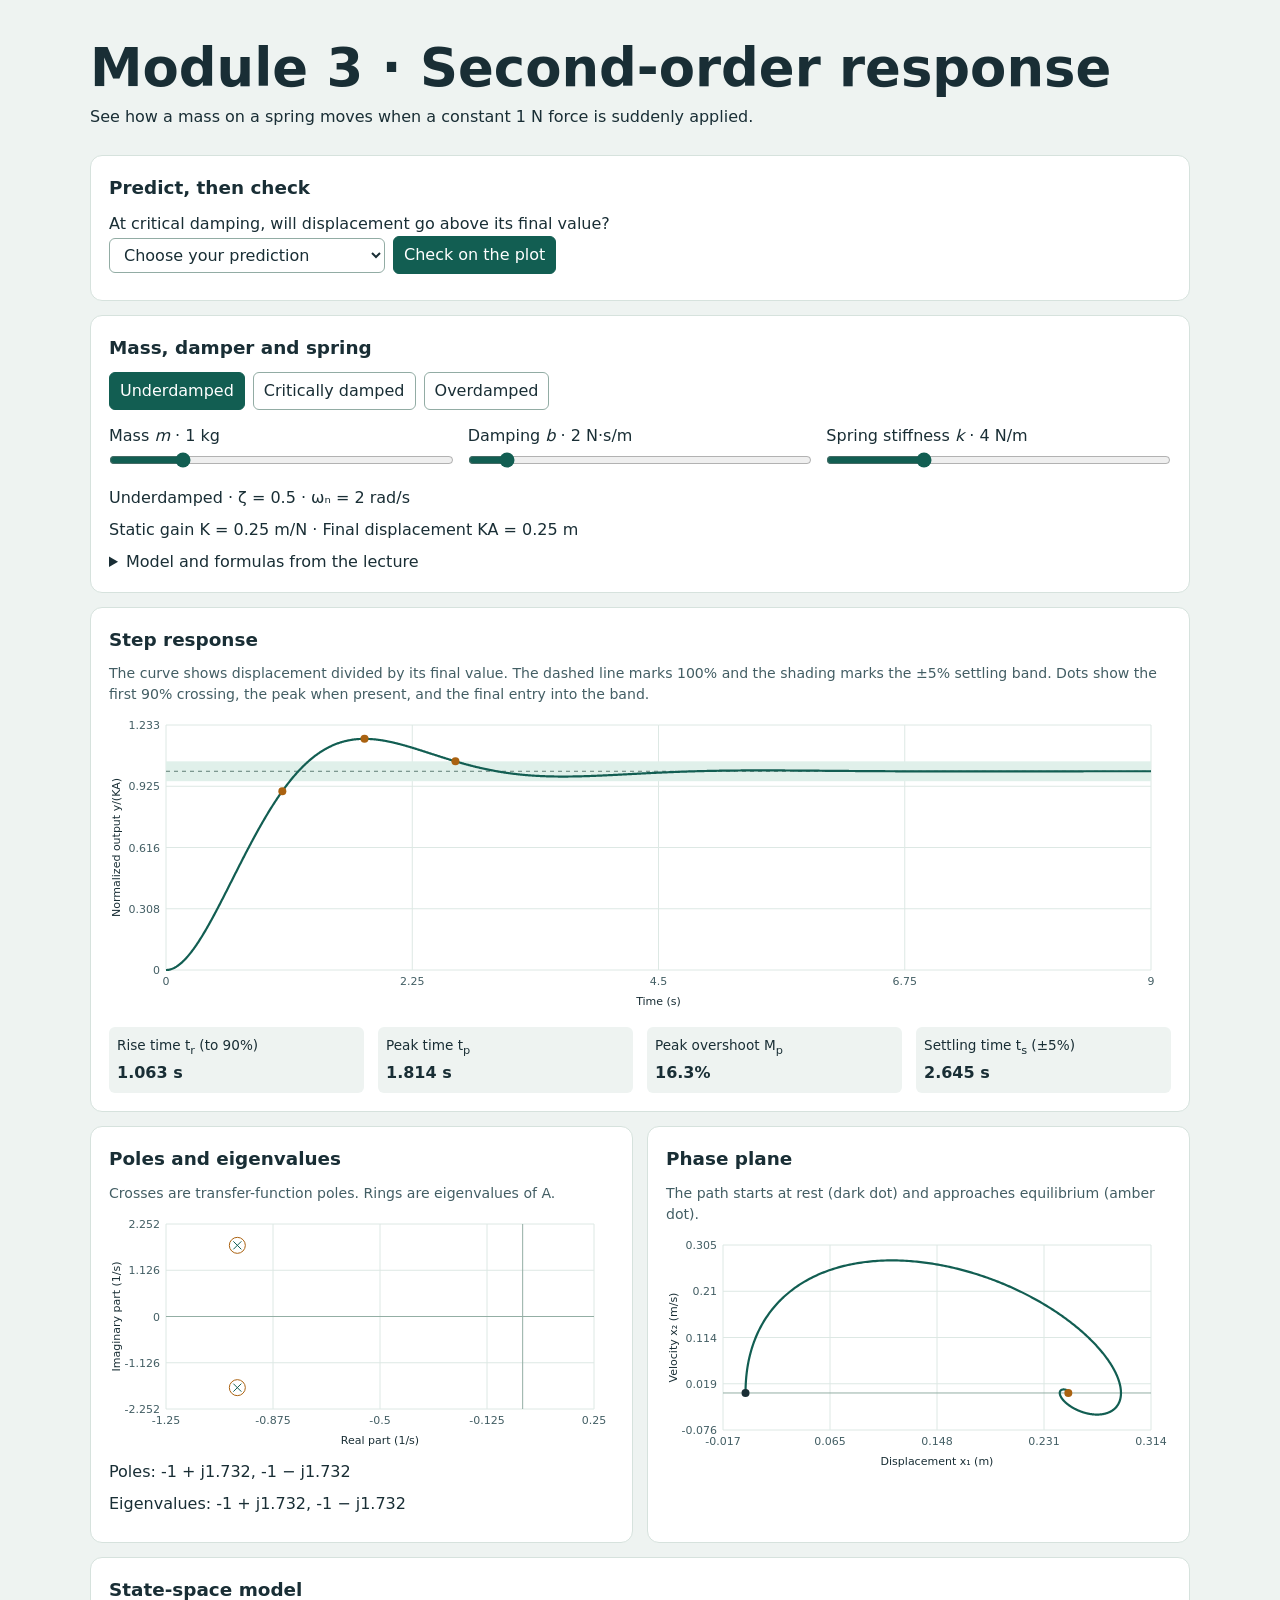
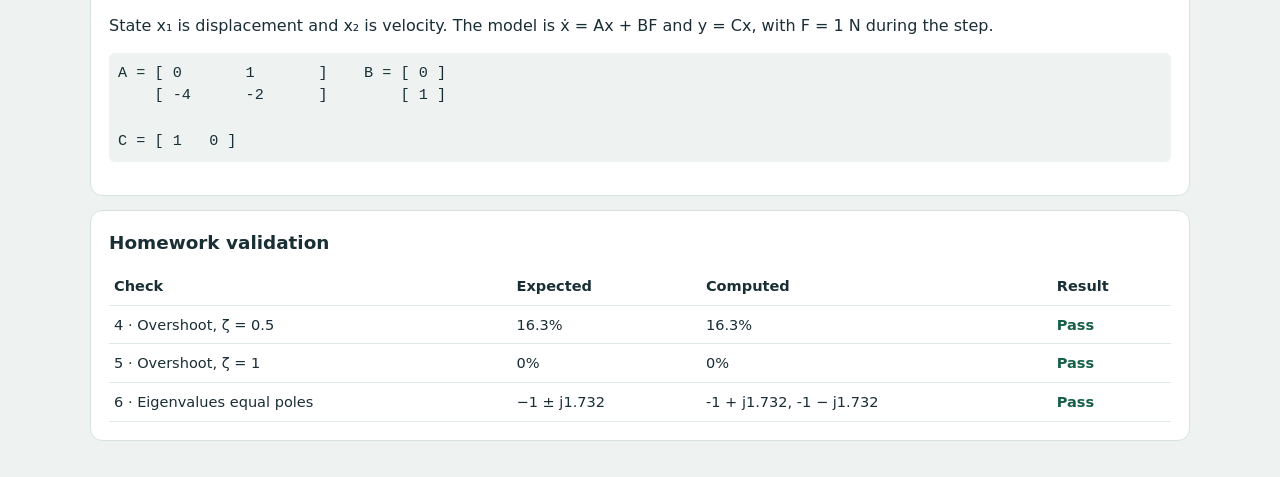
==== index.html @ 3e796ab4 "Add files via upload" ====
<!doctype html>
<html lang="en">
<head>
<meta charset="utf-8">
<meta name="viewport" content="width=device-width, initial-scale=1">
<title>Module 3 | Second-order response</title>
<link rel="stylesheet" href="style.css">
</head>
<body>
<main>
  <header>
    <h1>Module 3 · Second-order response</h1>
    <p>See how a mass on a spring moves when a constant 1 N force is suddenly applied.</p>
  </header>

  <section class="panel">
    <h2>Predict, then check</h2>
    <label for="guess">At critical damping, will displacement go above its final value?</label>
    <div class="actions">
      <select id="guess">
        <option value="">Choose your prediction</option>
        <option value="yes">Yes, it will overshoot</option>
        <option value="no">No, it will approach smoothly</option>
      </select>
      <button id="check" type="button">Check on the plot</button>
    </div>
    <p id="feedback" role="status"></p>
  </section>

  <section class="panel">
    <h2>Mass, damper and spring</h2>
    <div class="actions" id="presets" aria-label="Damping presets">
      <button type="button" data-damping="2">Underdamped</button>
      <button type="button" data-damping="4">Critically damped</button>
      <button type="button" data-damping="6">Overdamped</button>
    </div>
    <div class="sliders">
      <label>Mass <i>m</i> · <output id="mass-value" for="mass"></output> kg
        <input id="mass" type="range" min="0.5" max="3" step="0.1" value="1">
      </label>
      <label>Damping <i>b</i> · <output id="damping-value" for="damping"></output> N·s/m
        <input id="damping" type="range" min="0.5" max="16" step="0.1" value="2">
      </label>
      <label>Spring stiffness <i>k</i> · <output id="spring-value" for="spring"></output> N/m
        <input id="spring" type="range" min="1" max="12" step="0.1" value="4">
      </label>
    </div>
    <p id="model"></p>
    <p id="gain"></p>
    <details class="formulas">
      <summary>Model and formulas from the lecture</summary>
      <p><b>Transfer function.</b> G(s) = 1/(ms² + bs + k) = Kωₙ²/(s² + 2ζωₙs + ωₙ²).</p>
      <p><b>Parameters.</b> K = 1/k is the static gain, ωₙ = √(k/m) is the natural frequency, and ζ = b/(2√(mk)) is the damping ratio. The slides call ζ the damping coefficient. Here b is the physical damper constant.</p>
      <p><b>Step response.</b> The formulas below assume zero initial displacement and velocity. A<sub>step</sub> is the force-step amplitude (1 N). The graph shows y(t)/(KA<sub>step</sub>), so the final value is 1 on the graph.</p>
      <p><b>Underdamped.</b> y(t)/(KA<sub>step</sub>) = 1 − e<sup>−δt</sup> sin(ω<sub>d</sub>t + φ)/√(1 − ζ²), where δ = ζωₙ, ω<sub>d</sub> = ωₙ√(1 − ζ²) and φ = arccos(ζ).</p>
      <p><b>Critically damped.</b> y(t)/(KA<sub>step</sub>) = 1 − (1 + ωₙt)e<sup>−ωₙt</sup>.</p>
      <p><b>Overdamped.</b> y(t)/(KA<sub>step</sub>) = 1 − (s₂e<sup>s₁t</sup> − s₁e<sup>s₂t</sup>)/(s₂ − s₁), with real poles s₁, s₂ = −ζωₙ ± ωₙ√(ζ² − 1).</p>
      <p><b>Underdamped peak.</b> t<sub>p</sub> = π/ω<sub>d</sub>. The fractional overshoot is M<sub>p</sub> = e<sup>−πζ/√(1 − ζ²)</sup>. Multiply by 100 for percent overshoot.</p>
      <p><b>Underdamped first crossing of the final value.</b> The formula on slide 68 uses the first positive angle solving tan(ω<sub>d</sub>t) = −ω<sub>d</sub>/δ. This gives (π − φ)/ω<sub>d</sub> <span id="final-crossing"></span>.</p>
      <p class="caption">Lecture slides 40–41, 60–63 and 68–69.</p>
    </details>
  </section>

  <section class="panel">
    <h2>Step response</h2>
    <p class="caption">The curve shows displacement divided by its final value. The dashed line marks 100% and the shading marks the ±5% settling band. Dots show the first 90% crossing, the peak when present, and the final entry into the band.</p>
    <canvas id="response" class="chart" role="img" aria-label="Normalized displacement over time"></canvas>
    <dl class="metrics">
      <div><dt>Rise time t<sub>r</sub> (to 90%)</dt><dd id="rise"></dd></div>
      <div><dt>Peak time t<sub>p</sub></dt><dd id="peak"></dd></div>
      <div><dt>Peak overshoot M<sub>p</sub></dt><dd id="overshoot"></dd></div>
      <div><dt>Settling time t<sub>s</sub> (±5%)</dt><dd id="settling"></dd></div>
    </dl>
  </section>

  <div class="plots">
    <section class="panel">
      <h2>Poles and eigenvalues</h2>
      <p class="caption">Crosses are transfer-function poles. Rings are eigenvalues of A.</p>
      <canvas id="poles" class="chart" role="img" aria-label="Poles and eigenvalues in the complex plane"></canvas>
      <p id="pole-values"></p>
      <p id="eigen-values"></p>
    </section>
    <section class="panel">
      <h2>Phase plane</h2>
      <p class="caption">The path starts at rest (dark dot) and approaches equilibrium (amber dot).</p>
      <canvas id="phase" class="chart" role="img" aria-label="Velocity versus displacement during the step response"></canvas>
    </section>
  </div>

  <section class="panel">
    <h2>State-space model</h2>
    <p>State x₁ is displacement and x₂ is velocity. The model is ẋ = Ax + BF and y = Cx, with F = 1 N during the step.</p>
    <pre id="matrices"></pre>
  </section>

  <section class="panel">
    <h2>Homework validation</h2>
    <table>
      <thead><tr><th scope="col">Check</th><th scope="col">Expected</th><th scope="col">Computed</th><th scope="col">Result</th></tr></thead>
      <tbody id="validation"></tbody>
    </table>
  </section>
</main>

<script src="script.js"></script>
</body>
</html>
---- style.css ----
:root { color-scheme: light; font: 16px/1.5 system-ui,sans-serif; color: #192e35; background: #eef3f1; }
  * { box-sizing: border-box; }
  body { margin: 0; }
  main { width: min(1100px, 100% - 28px); margin: 36px auto; }
  header { padding: 4px 0 18px; }
  h1 { font-size: clamp(2rem, 6vw, 3.3rem); line-height: 1.05; margin: 0 0 10px; }
  h2 { font-size: 1.15rem; margin: 0 0 10px; }
  p { margin: 8px 0; }
  .panel { background: white; border: 1px solid #d6e2dd; border-radius: 12px; padding: 18px; margin-bottom: 14px; min-width: 0; }
  .sliders, .plots, .metrics { display: grid; gap: 14px; }
  .sliders { grid-template-columns: repeat(3, minmax(0, 1fr)); margin: 14px 0; }
  .plots { grid-template-columns: repeat(2, minmax(0, 1fr)); }
  .metrics { grid-template-columns: repeat(4, minmax(0, 1fr)); margin: 14px 0 0; }
  .metrics div { padding: 8px; background: #eef3f1; border-radius: 6px; }
  .metrics dt { font-size: .85rem; }
  .metrics dd { margin: 2px 0 0; font-weight: 700; }
  .actions { display: flex; flex-wrap: wrap; align-items: center; gap: 8px; }
  button, select { font: inherit; padding: 6px 10px; border: 1px solid #92aca4; border-radius: 6px; background: white; color: inherit; max-width: 100%; }
  button { cursor: pointer; }
  button:hover { background: #e3f0ec; }
  button[aria-pressed="true"], #check { color: white; background: #125e52; border-color: #125e52; }
  input[type="range"] { display: block; width: 100%; margin: 4px 0; accent-color: #125e52; }
  output, td { font-variant-numeric: tabular-nums; }
  .chart { display: block; width: 100%; height: 240px; }
  #response { height: 300px; }
  .formulas p { overflow-wrap: anywhere; }
  .formulas summary { cursor: pointer; }
  .caption { font-size: .88rem; color: #435e64; }
  pre { padding: 9px; border-radius: 6px; background: #eef3f1; font-size: clamp(.72rem, 2.8vw, .95rem); overflow: auto; }
  table { width: 100%; border-collapse: collapse; font-size: .91rem; }
  th, td { padding: 8px 5px; text-align: left; border-bottom: 1px solid #e0eae6; }
  .pass { color: #176047; font-weight: 700; }
  .fail { color: #a43928; font-weight: 700; }
  @media (max-width: 650px) {
    main { margin: 20px auto; }
    .plots, .sliders { grid-template-columns: 1fr; }
    .sliders { gap: 7px; }
    .metrics { grid-template-columns: 1fr 1fr; }
    .panel { padding: 12px; }
    #response { height: 245px; }
  }
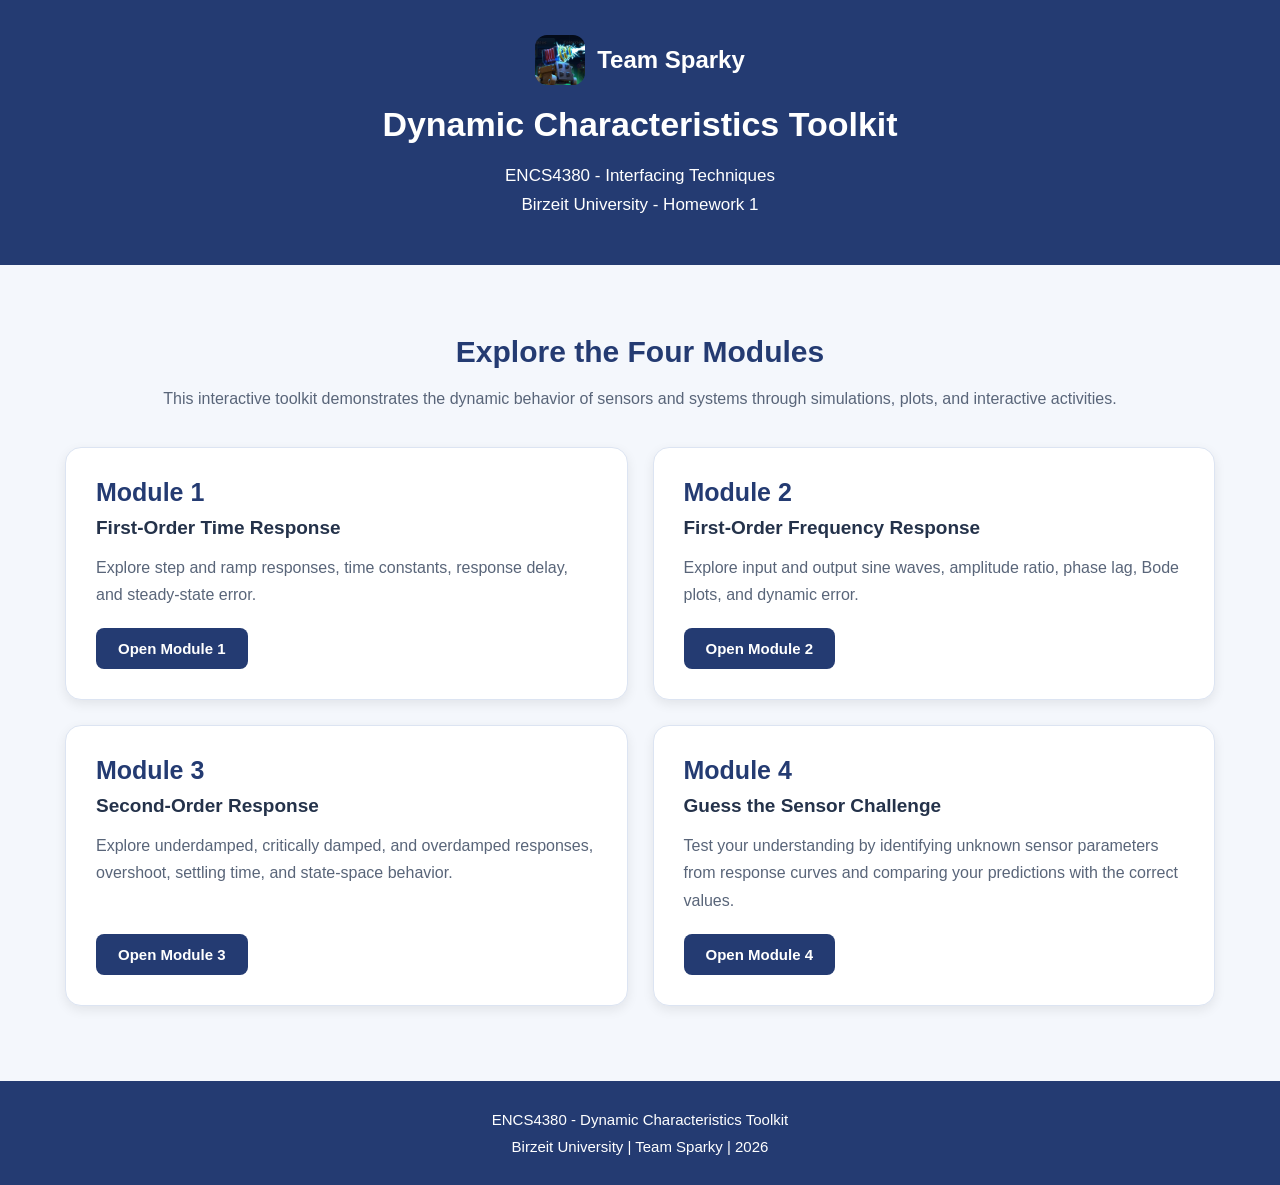
==== commit e204bb93: "Add files via upload" ====
--- a/index.html
+++ b/index.html
@@ -1,108 +1,453 @@
-<!doctype html>
-<html lang="en">
-<head>
-<meta charset="utf-8">
-<meta name="viewport" content="width=device-width, initial-scale=1">
-<title>Module 3 | Second-order response</title>
-<link rel="stylesheet" href="style.css">
-</head>
-<body>
-<main>
-  <header>
-    <h1>Module 3 · Second-order response</h1>
-    <p>See how a mass on a spring moves when a constant 1 N force is suddenly applied.</p>
-  </header>
-
-  <section class="panel">
-    <h2>Predict, then check</h2>
-    <label for="guess">At critical damping, will displacement go above its final value?</label>
-    <div class="actions">
-      <select id="guess">
-        <option value="">Choose your prediction</option>
-        <option value="yes">Yes, it will overshoot</option>
-        <option value="no">No, it will approach smoothly</option>
-      </select>
-      <button id="check" type="button">Check on the plot</button>
-    </div>
-    <p id="feedback" role="status"></p>
-  </section>
-
-  <section class="panel">
-    <h2>Mass, damper and spring</h2>
-    <div class="actions" id="presets" aria-label="Damping presets">
-      <button type="button" data-damping="2">Underdamped</button>
-      <button type="button" data-damping="4">Critically damped</button>
-      <button type="button" data-damping="6">Overdamped</button>
-    </div>
-    <div class="sliders">
-      <label>Mass <i>m</i> · <output id="mass-value" for="mass"></output> kg
-        <input id="mass" type="range" min="0.5" max="3" step="0.1" value="1">
-      </label>
-      <label>Damping <i>b</i> · <output id="damping-value" for="damping"></output> N·s/m
-        <input id="damping" type="range" min="0.5" max="16" step="0.1" value="2">
-      </label>
-      <label>Spring stiffness <i>k</i> · <output id="spring-value" for="spring"></output> N/m
-        <input id="spring" type="range" min="1" max="12" step="0.1" value="4">
-      </label>
-    </div>
-    <p id="model"></p>
-    <p id="gain"></p>
-    <details class="formulas">
-      <summary>Model and formulas from the lecture</summary>
-      <p><b>Transfer function.</b> G(s) = 1/(ms² + bs + k) = Kωₙ²/(s² + 2ζωₙs + ωₙ²).</p>
-      <p><b>Parameters.</b> K = 1/k is the static gain, ωₙ = √(k/m) is the natural frequency, and ζ = b/(2√(mk)) is the damping ratio. The slides call ζ the damping coefficient. Here b is the physical damper constant.</p>
-      <p><b>Step response.</b> The formulas below assume zero initial displacement and velocity. A<sub>step</sub> is the force-step amplitude (1 N). The graph shows y(t)/(KA<sub>step</sub>), so the final value is 1 on the graph.</p>
-      <p><b>Underdamped.</b> y(t)/(KA<sub>step</sub>) = 1 − e<sup>−δt</sup> sin(ω<sub>d</sub>t + φ)/√(1 − ζ²), where δ = ζωₙ, ω<sub>d</sub> = ωₙ√(1 − ζ²) and φ = arccos(ζ).</p>
-      <p><b>Critically damped.</b> y(t)/(KA<sub>step</sub>) = 1 − (1 + ωₙt)e<sup>−ωₙt</sup>.</p>
-      <p><b>Overdamped.</b> y(t)/(KA<sub>step</sub>) = 1 − (s₂e<sup>s₁t</sup> − s₁e<sup>s₂t</sup>)/(s₂ − s₁), with real poles s₁, s₂ = −ζωₙ ± ωₙ√(ζ² − 1).</p>
-      <p><b>Underdamped peak.</b> t<sub>p</sub> = π/ω<sub>d</sub>. The fractional overshoot is M<sub>p</sub> = e<sup>−πζ/√(1 − ζ²)</sup>. Multiply by 100 for percent overshoot.</p>
-      <p><b>Underdamped first crossing of the final value.</b> The formula on slide 68 uses the first positive angle solving tan(ω<sub>d</sub>t) = −ω<sub>d</sub>/δ. This gives (π − φ)/ω<sub>d</sub> <span id="final-crossing"></span>.</p>
-      <p class="caption">Lecture slides 40–41, 60–63 and 68–69.</p>
-    </details>
-  </section>
-
-  <section class="panel">
-    <h2>Step response</h2>
-    <p class="caption">The curve shows displacement divided by its final value. The dashed line marks 100% and the shading marks the ±5% settling band. Dots show the first 90% crossing, the peak when present, and the final entry into the band.</p>
-    <canvas id="response" class="chart" role="img" aria-label="Normalized displacement over time"></canvas>
-    <dl class="metrics">
-      <div><dt>Rise time t<sub>r</sub> (to 90%)</dt><dd id="rise"></dd></div>
-      <div><dt>Peak time t<sub>p</sub></dt><dd id="peak"></dd></div>
-      <div><dt>Peak overshoot M<sub>p</sub></dt><dd id="overshoot"></dd></div>
-      <div><dt>Settling time t<sub>s</sub> (±5%)</dt><dd id="settling"></dd></div>
-    </dl>
-  </section>
-
-  <div class="plots">
-    <section class="panel">
-      <h2>Poles and eigenvalues</h2>
-      <p class="caption">Crosses are transfer-function poles. Rings are eigenvalues of A.</p>
-      <canvas id="poles" class="chart" role="img" aria-label="Poles and eigenvalues in the complex plane"></canvas>
-      <p id="pole-values"></p>
-      <p id="eigen-values"></p>
-    </section>
-    <section class="panel">
-      <h2>Phase plane</h2>
-      <p class="caption">The path starts at rest (dark dot) and approaches equilibrium (amber dot).</p>
-      <canvas id="phase" class="chart" role="img" aria-label="Velocity versus displacement during the step response"></canvas>
-    </section>
-  </div>
-
-  <section class="panel">
-    <h2>State-space model</h2>
-    <p>State x₁ is displacement and x₂ is velocity. The model is ẋ = Ax + BF and y = Cx, with F = 1 N during the step.</p>
-    <pre id="matrices"></pre>
-  </section>
-
-  <section class="panel">
-    <h2>Homework validation</h2>
-    <table>
-      <thead><tr><th scope="col">Check</th><th scope="col">Expected</th><th scope="col">Computed</th><th scope="col">Result</th></tr></thead>
-      <tbody id="validation"></tbody>
-    </table>
-  </section>
-</main>
-
-<script src="script.js"></script>
-</body>
-</html>
+
+<!DOCTYPE html>
+<html lang="en" dir="ltr">
+
+<head>
+    <meta charset="UTF-8">
+    <meta name="viewport"
+          content="width=device-width, initial-scale=1.0">
+
+    <title>Dynamic Characteristics Toolkit</title>
+
+    <style>
+
+        /* General Settings */
+
+        * {
+            box-sizing: border-box;
+        }
+
+        html {
+            direction: ltr;
+        }
+
+        body {
+            margin: 0;
+            font-family: Arial, sans-serif;
+            background-color: #f4f7fc;
+            color: #24324a;
+            direction: ltr;
+        }
+
+        /* Header */
+
+        header {
+            background-color: #243b72;
+            color: white;
+            text-align: center;
+            padding: 35px 20px 45px;
+        }
+
+        .team {
+            display: flex;
+            flex-direction: row;
+            justify-content: center;
+            align-items: center;
+            gap: 12px;
+            margin-bottom: 20px;
+            direction: ltr;
+        }
+
+        .team img {
+            width: 50px;
+            height: 50px;
+            object-fit: cover;
+            border-radius: 12px;
+        }
+
+        .team span {
+            font-size: 24px;
+            font-weight: bold;
+            color: white;
+        }
+
+        header h1 {
+            font-size: 34px;
+            margin: 10px 0 18px;
+            text-align: center;
+        }
+
+        header p {
+            font-size: 17px;
+            line-height: 1.7;
+            text-align: center;
+            margin: 0;
+        }
+
+        /* Main Container */
+
+        .container {
+            max-width: 1200px;
+            margin: 0 auto;
+            padding: 45px 25px;
+        }
+
+        /* Introduction */
+
+        .intro {
+            text-align: center;
+            margin-bottom: 35px;
+        }
+
+        .intro h2 {
+            color: #243b72;
+            font-size: 30px;
+            margin-bottom: 12px;
+            text-align: center;
+        }
+
+        .intro p {
+            color: #596579;
+            font-size: 16px;
+            line-height: 1.7;
+            text-align: center;
+        }
+
+        /* Module Cards Layout */
+
+        .modules {
+            display: grid;
+            grid-template-columns:
+                repeat(2, minmax(0, 1fr));
+            gap: 25px;
+            direction: ltr;
+        }
+
+        /* Individual Module Card */
+
+        .card {
+            background-color: white;
+            border: 1px solid #dce4f2;
+            border-radius: 16px;
+            padding: 30px;
+
+            direction: ltr;
+            text-align: left;
+
+            display: flex;
+            flex-direction: column;
+            align-items: flex-start;
+
+            box-shadow: 0 4px 12px
+                rgba(0, 0, 0, 0.08);
+
+            transition: transform 0.3s,
+                        box-shadow 0.3s;
+        }
+
+        .card:hover {
+            transform: translateY(-5px);
+
+            box-shadow: 0 8px 20px
+                rgba(0, 0, 0, 0.12);
+        }
+
+        /* Module Titles */
+
+        .card h3 {
+            font-size: 25px;
+            color: #243b72;
+            margin: 0 0 10px;
+
+            direction: ltr;
+            text-align: left;
+            width: 100%;
+        }
+
+        .card h4 {
+            font-size: 19px;
+            color: #24324a;
+            margin: 0 0 15px;
+
+            direction: ltr;
+            text-align: left;
+            width: 100%;
+        }
+
+        /* Module Descriptions */
+
+        .card p {
+            color: #596579;
+            font-size: 16px;
+            line-height: 1.7;
+            margin: 0 0 20px;
+
+            direction: ltr;
+            text-align: left;
+            width: 100%;
+        }
+
+        /* Module Buttons */
+
+        .button {
+            display: inline-block;
+            margin-top: auto;
+            padding: 12px 22px;
+
+            background-color: #243b72;
+            color: white;
+
+            text-decoration: none;
+            border-radius: 8px;
+            font-size: 15px;
+            font-weight: bold;
+
+            direction: ltr;
+            text-align: center;
+            align-self: flex-start;
+
+            transition: background-color 0.3s;
+        }
+
+        .button:hover {
+            background-color: #3659a0;
+        }
+
+        .button:focus-visible {
+            outline: 3px solid #75a8ff;
+            outline-offset: 3px;
+        }
+
+        /* Footer */
+
+        footer {
+            background-color: #243b72;
+            color: white;
+            text-align: center;
+            padding: 25px 15px;
+            margin-top: 30px;
+        }
+
+        footer p {
+            margin: 0;
+            line-height: 1.8;
+            font-size: 15px;
+            text-align: center;
+        }
+
+        /* Mobile Responsive Design */
+
+        @media (max-width: 650px) {
+
+            header {
+                padding: 30px 15px;
+            }
+
+            header h1 {
+                font-size: 25px;
+            }
+
+            header p {
+                font-size: 14px;
+            }
+
+            .team img {
+                width: 40px;
+                height: 40px;
+            }
+
+            .team span {
+                font-size: 20px;
+            }
+
+            .container {
+                padding: 30px 15px;
+            }
+
+            .intro h2 {
+                font-size: 24px;
+            }
+
+            .modules {
+                grid-template-columns: 1fr;
+                direction: ltr;
+            }
+
+            .card {
+                padding: 22px;
+                text-align: left;
+            }
+
+            .card h3 {
+                font-size: 22px;
+            }
+
+            .card h4 {
+                font-size: 17px;
+            }
+
+            .card p {
+                font-size: 14px;
+            }
+
+            .button {
+                font-size: 14px;
+            }
+        }
+
+    </style>
+</head>
+
+<body>
+
+    <!-- Header -->
+
+    <header>
+
+        <div class="team">
+
+            <img src="sparky.png"
+                 alt="Team Sparky Logo">
+
+            <span>Team Sparky</span>
+
+        </div>
+
+        <h1>Dynamic Characteristics Toolkit</h1>
+
+        <p>
+            ENCS4380 - Interfacing Techniques
+            <br>
+            Birzeit University - Homework 1
+        </p>
+
+    </header>
+
+
+    <!-- Main Content -->
+
+    <main class="container">
+
+        <div class="intro">
+
+            <h2>Explore the Four Modules</h2>
+
+            <p>
+                This interactive toolkit demonstrates
+                the dynamic behavior of sensors and
+                systems through simulations,
+                plots, and interactive activities.
+            </p>
+
+        </div>
+
+
+        <!-- Four Modules -->
+
+        <div class="modules">
+
+
+            <!-- Module 1 -->
+
+            <div class="card">
+
+                <h3>Module 1</h3>
+
+                <h4>First-Order Time Response</h4>
+
+                <p>
+                    Explore step and ramp responses,
+                    time constants, response delay,
+                    and steady-state error.
+                </p>
+
+                <a
+                  href="HalaTarifi1230624_Module1/index.html"
+                  class="button">
+                    Open Module 1
+                </a>
+
+            </div>
+
+
+            <!-- Module 2 -->
+
+            <div class="card">
+
+                <h3>Module 2</h3>
+
+                <h4>First-Order Frequency Response</h4>
+
+                <p>
+                    Explore input and output sine waves,
+                    amplitude ratio, phase lag,
+                    Bode plots, and dynamic error.
+                </p>
+
+                <a
+                  href="AseelNakhleh1230736_Module2/module2.html"
+                  class="button">
+                    Open Module 2
+                </a>
+
+            </div>
+
+
+            <!-- Module 3 -->
+
+            <div class="card">
+
+                <h3>Module 3</h3>
+
+                <h4>Second-Order Response</h4>
+
+                <p>
+                    Explore underdamped, critically
+                    damped, and overdamped responses,
+                    overshoot, settling time,
+                    and state-space behavior.
+                </p>
+
+                <a
+                  href="SamirHazboun1230807_module3/index.html"
+                  class="button">
+                    Open Module 3
+                </a>
+
+            </div>
+
+
+            <!-- Module 4 -->
+
+            <div class="card">
+
+                <h3>Module 4</h3>
+
+                <h4>Guess the Sensor Challenge</h4>
+
+                <p>
+                    Test your understanding by
+                    identifying unknown sensor
+                    parameters from response curves
+                    and comparing your predictions
+                    with the correct values.
+                </p>
+
+                <a
+                  href="MohammadAbuadiyah_1220270_Module4/Mohammadabuadiyah_1220270_module4/index.html"
+                  class="button">
+                    Open Module 4
+                </a>
+
+            </div>
+
+
+        </div>
+
+    </main>
+
+
+    <!-- Footer -->
+
+    <footer>
+
+        <p>
+            ENCS4380 - Dynamic Characteristics Toolkit
+            <br>
+            Birzeit University | Team Sparky | 2026
+        </p>
+
+    </footer>
+
+</body>
+</html>
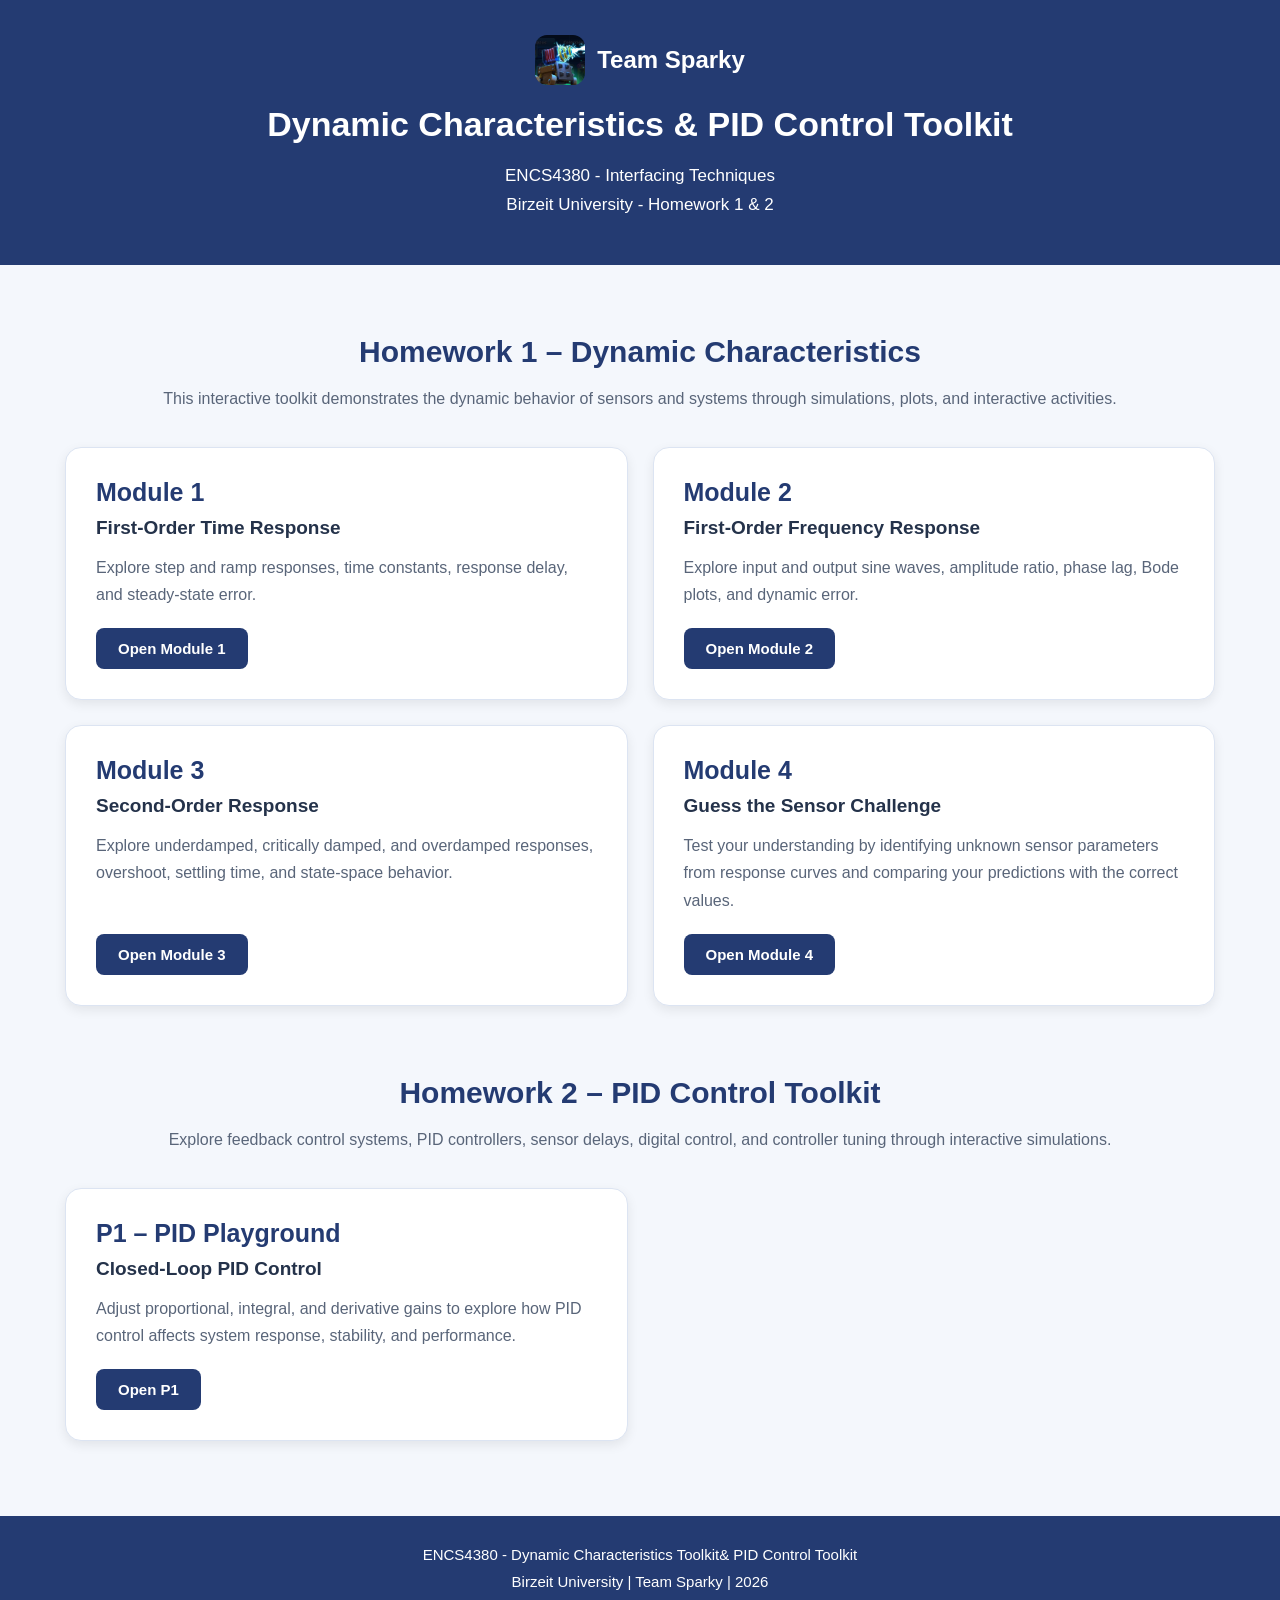
==== commit 2196e784: "Update index.html" ====
--- a/index.html
+++ b/index.html
@@ -303,12 +303,11 @@
 
         </div>
 
-        <h1>Dynamic Characteristics Toolkit</h1>
-
+<h1>Dynamic Characteristics & PID Control Toolkit</h1>
         <p>
             ENCS4380 - Interfacing Techniques
             <br>
-            Birzeit University - Homework 1
+            Birzeit University - Homework 1 & 2
         </p>
 
     </header>
@@ -320,7 +319,7 @@
 
         <div class="intro">
 
-            <h2>Explore the Four Modules</h2>
+            <h2>Homework 1 – Dynamic Characteristics</h2>
 
             <p>
                 This interactive toolkit demonstrates
@@ -434,6 +433,48 @@
 
         </div>
 
+                <!-- Homework 2 Section -->
+
+        <div class="intro" style="margin-top: 70px;">
+
+            <h2>Homework 2 – PID Control Toolkit</h2>
+
+            <p>
+                Explore feedback control systems,
+                PID controllers, sensor delays,
+                digital control, and controller tuning
+                through interactive simulations.
+            </p>
+
+        </div>
+
+        <div class="modules">
+
+            <!-- P1 -->
+
+            <div class="card">
+
+                <h3>P1 – PID Playground</h3>
+
+                <h4>Closed-Loop PID Control</h4>
+
+                <p>
+                    Adjust proportional, integral,
+                    and derivative gains to explore
+                    how PID control affects system
+                    response, stability, and performance.
+                </p>
+
+                <a
+                  href="Homework2/AseelNakhleh1230736_P1/P1.html"
+                  class="button">
+                    Open P1
+                </a>
+
+            </div>
+
+        </div>
+
     </main>
 
 
@@ -442,7 +483,7 @@
     <footer>
 
         <p>
-            ENCS4380 - Dynamic Characteristics Toolkit
+            ENCS4380 - Dynamic Characteristics Toolkit& PID Control Toolkit
             <br>
             Birzeit University | Team Sparky | 2026
         </p>
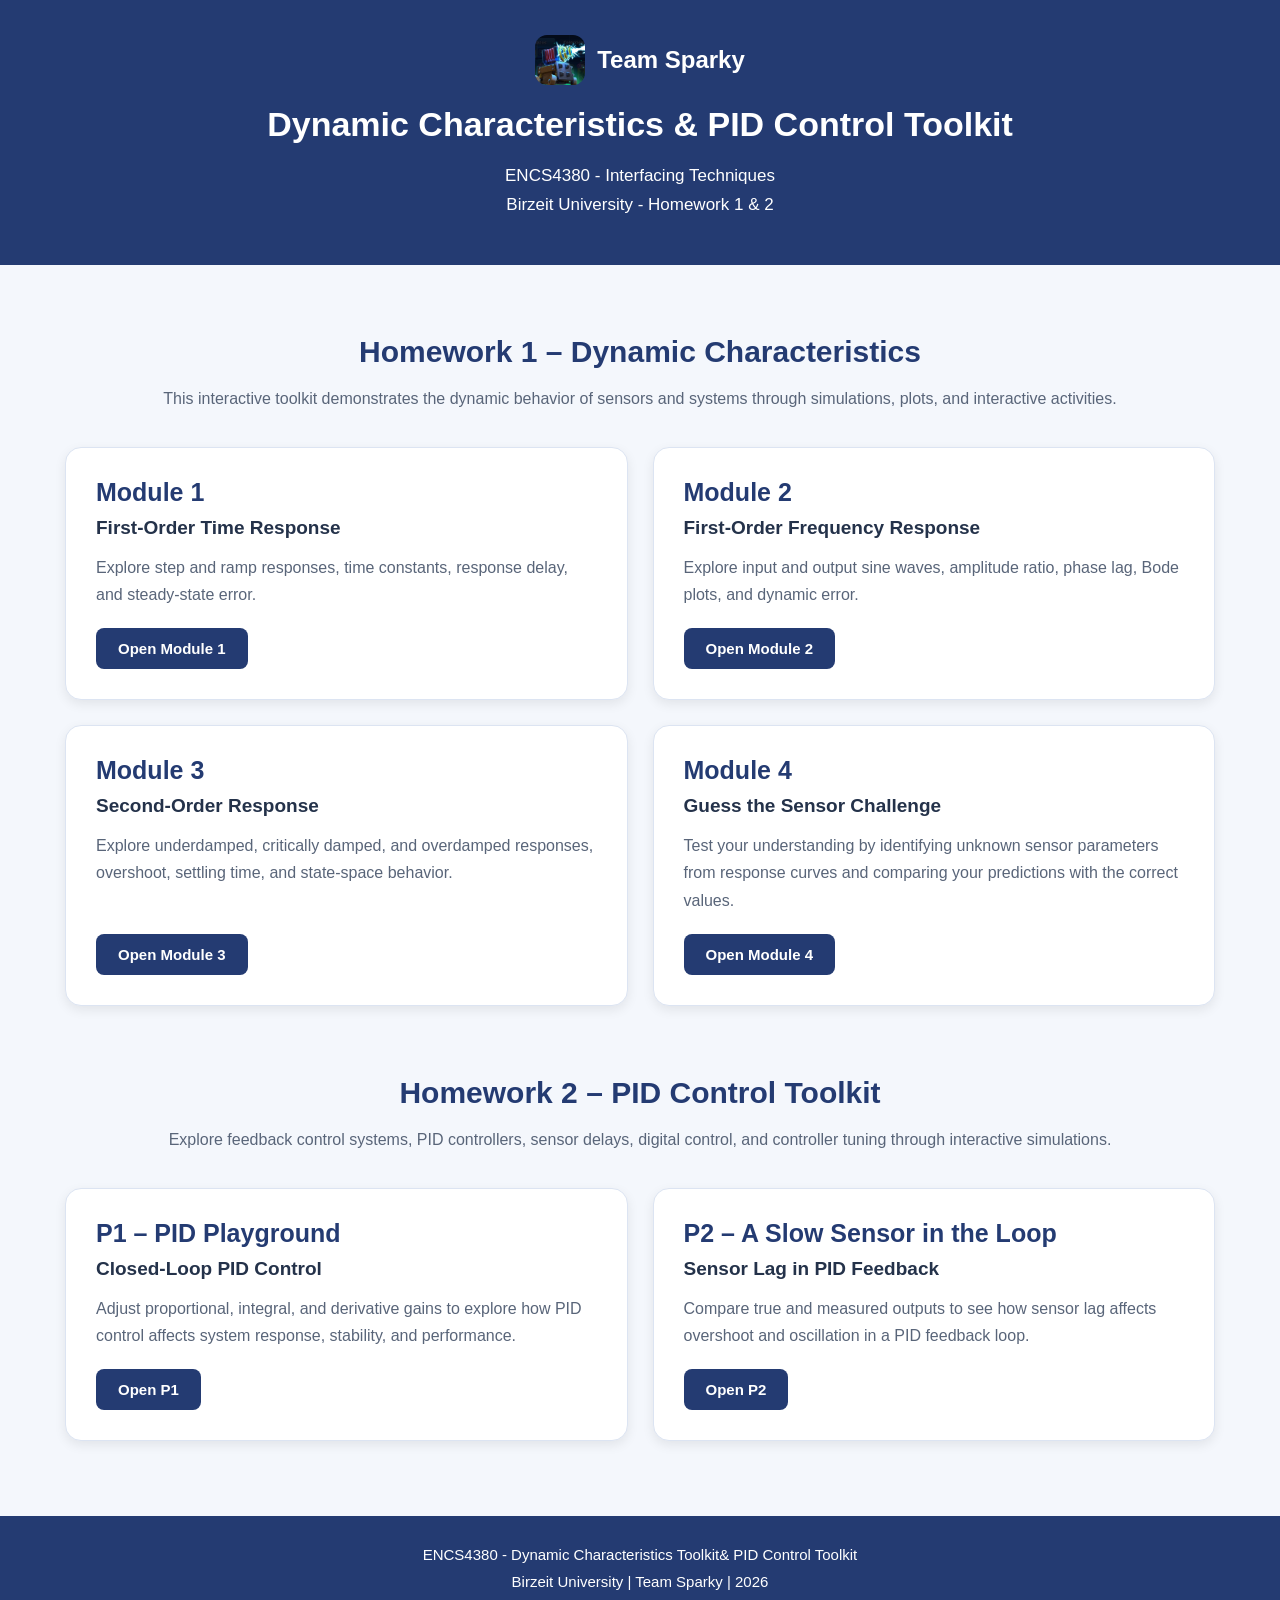
==== commit 57a049a0: "Link P2 from the Homework 2 landing page" ====
--- a/index.html
+++ b/index.html
@@ -473,6 +473,27 @@
 
             </div>
 
+            <!-- P2 -->
+
+            <div class="card">
+
+                <h3>P2 – A Slow Sensor in the Loop</h3>
+
+                <h4>Sensor Lag in PID Feedback</h4>
+
+                <p>
+                    Compare true and measured outputs to see how sensor lag
+                    affects overshoot and oscillation in a PID feedback loop.
+                </p>
+
+                <a
+                  href="Homework2/HalaTarifi1230624_P2/index.html"
+                  class="button">
+                    Open P2
+                </a>
+
+            </div>
+
         </div>
 
     </main>
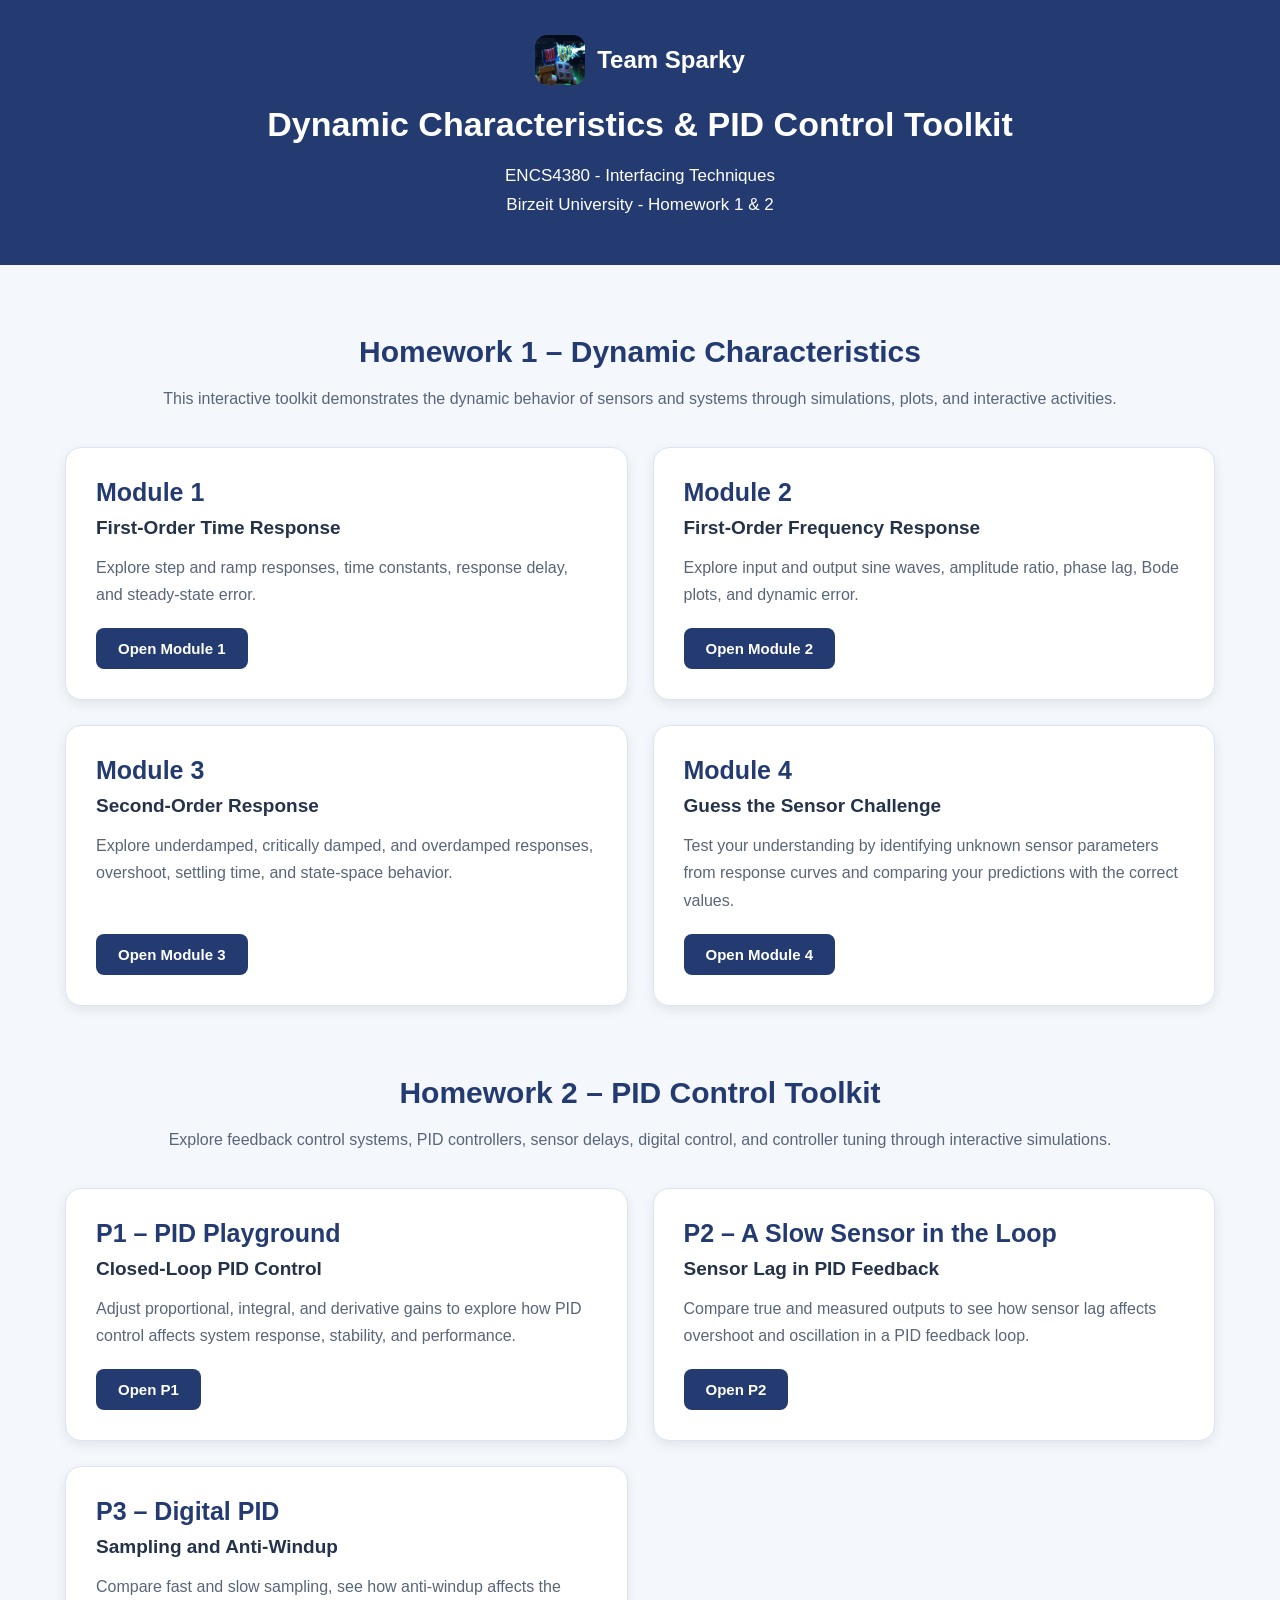
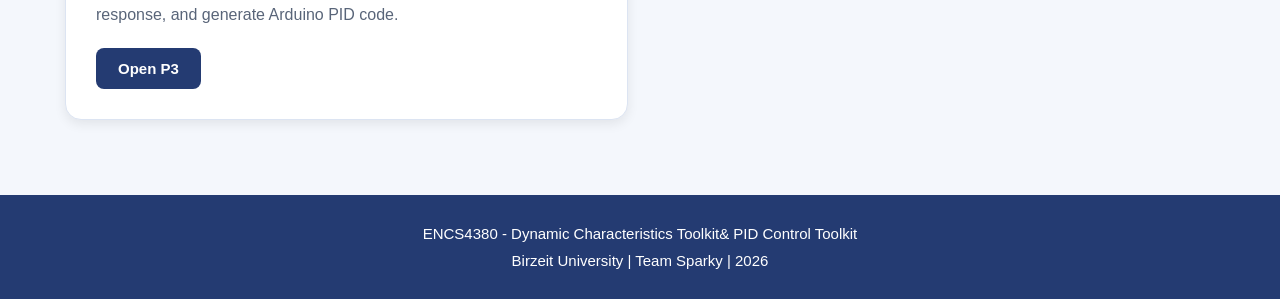
==== commit 72952c29: "Adding P3 to main site Added Homework 2 section with new PID control modules." ====
--- a/index.html
+++ b/index.html
@@ -494,6 +494,20 @@
 
             </div>
 
+            <!-- P3 -->
+            <div class="card">
+                <h3>P3 – Digital PID</h3>
+                <h4>Sampling and Anti-Windup</h4>
+                <p>
+                    Compare fast and slow sampling, see how anti-windup
+                    affects the response, and generate Arduino PID code.
+                </p>
+                <a href="Homework2/SamirHazboun1230807_P3/index.html"
+                   class="button">
+                    Open P3
+                </a>
+            </div>
+
         </div>
 
     </main>
@@ -513,3 +527,4 @@
 
 </body>
 </html>
+
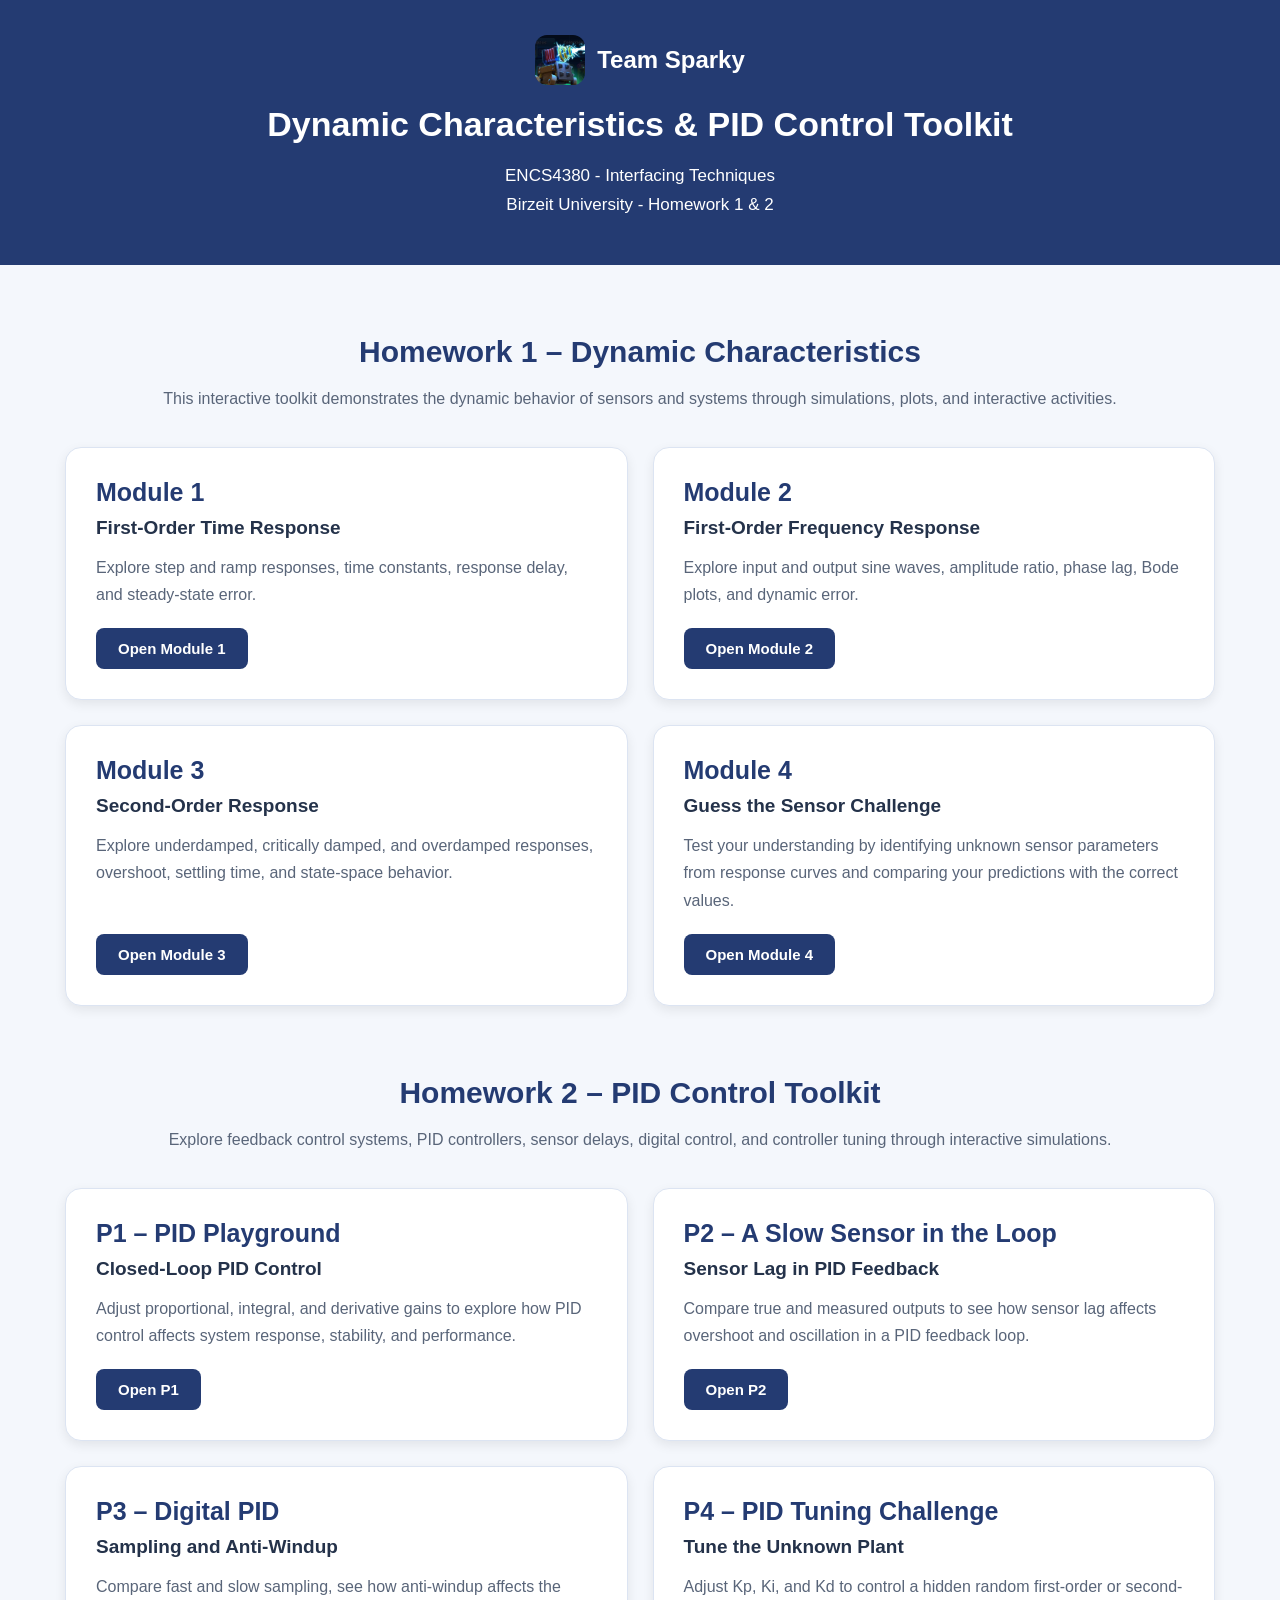
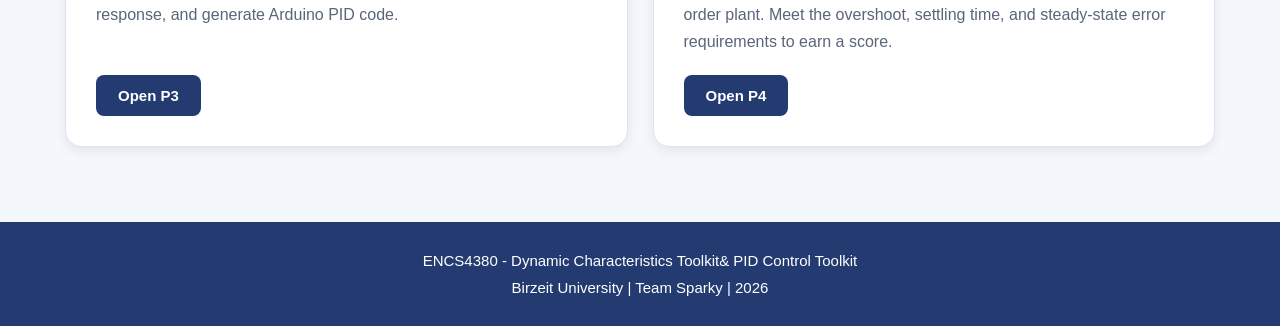
==== commit b64303a6: "Add PID Tuning Challenge module and update Homework 2 Added a new module for PID Tuning Challenge an" ====
--- a/index.html
+++ b/index.html
@@ -508,9 +508,33 @@
                 </a>
             </div>
 
-        </div>
-
-    </main>
+
+
+ <!-- P4 – PID Tuning Challenge -->
+    <div class="card">
+        <h3>P4 – PID Tuning Challenge</h3>
+        <h4>Tune the Unknown Plant</h4>
+
+        <p>
+            Adjust Kp, Ki, and Kd to control a hidden
+            random first-order or second-order plant.
+            Meet the overshoot, settling time, and
+            steady-state error requirements to earn
+            a score.
+        </p>
+
+        <a href="Homework2/moAbuadiyah1220270HW2/index.html"
+           class="button">
+            Open P4
+        </a>
+    </div>
+
+</div> 
+
+
+</main>
+
+
 
 
     <!-- Footer -->
@@ -528,3 +552,4 @@
 </body>
 </html>
 
+
